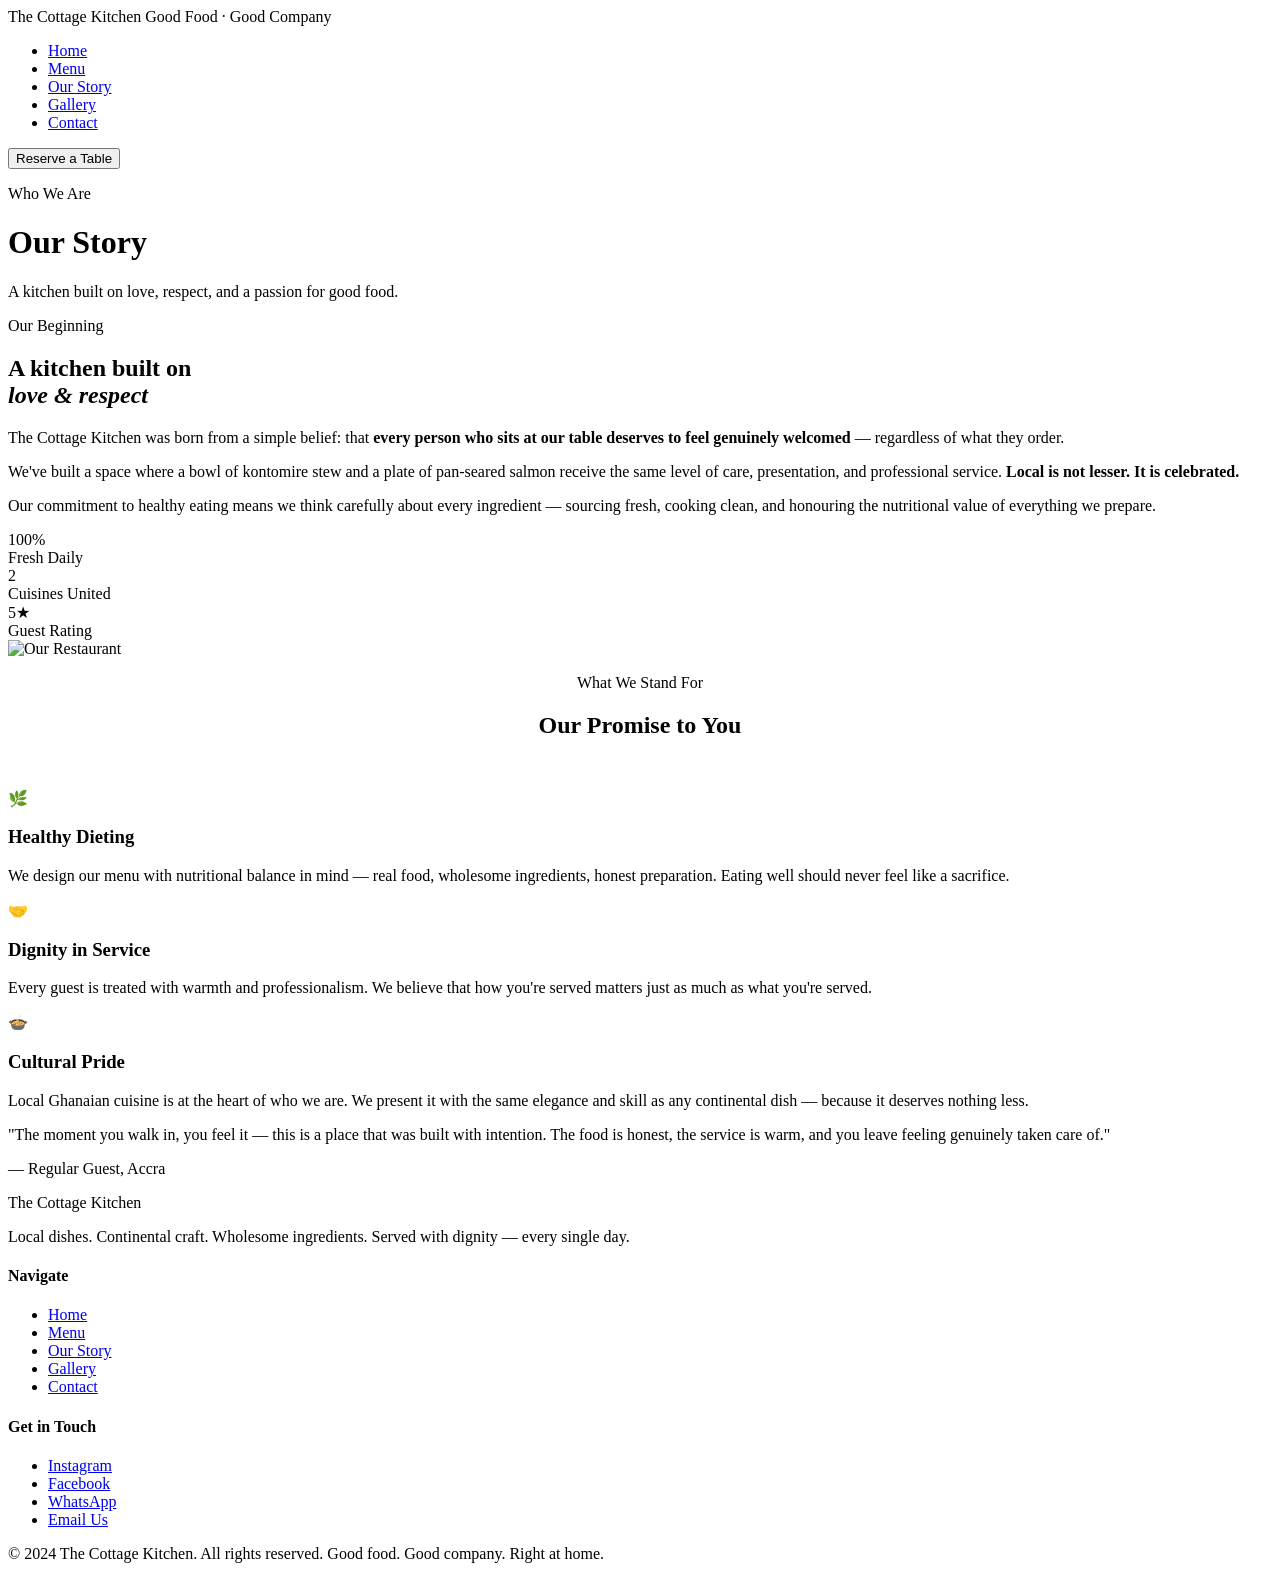
==== about.html @ 2241342d "Add files via upload" ====
<!DOCTYPE html>
<html lang="en">
<head>
  <meta charset="UTF-8">
  <meta name="viewport" content="width=device-width, initial-scale=1.0">
  <title>Our Story — The Cottage Kitchen</title>
  <link rel="preconnect" href="https://fonts.googleapis.com">
  <link rel="preconnect" href="https://fonts.gstatic.com" crossorigin>
  <link href="https://fonts.googleapis.com/css2?family=Lora:ital,wght@0,400;0,600;0,700;1,400&family=DM+Sans:wght@300;400;500&display=swap" rel="stylesheet">
  <link rel="stylesheet" href="css/style.css">
</head>
<body>

  <!-- NAVBAR -->
  <nav id="navbar">
    <div class="nav-logo" onclick="window.location.href='index.html'">
      <span class="logo-main">The Cottage Kitchen</span>
      <span class="logo-sub">Good Food · Good Company</span>
    </div>
    <ul class="nav-links">
      <li><a href="index.html">Home</a></li>
      <li><a href="menu.html">Menu</a></li>
      <li><a href="about.html" class="active">Our Story</a></li>
      <li><a href="gallery.html">Gallery</a></li>
      <li><a href="contact.html">Contact</a></li>
    </ul>
    <button class="nav-cta" onclick="window.location.href='contact.html'">Reserve a Table</button>
  </nav>

  <!-- PAGE HERO -->
  <div class="page-hero">
    <p class="section-label">Who We Are</p>
    <h1 class="page-hero-title">Our Story</h1>
    <p class="page-hero-sub">A kitchen built on love, respect, and a passion for good food.</p>
  </div>

  <!-- ABOUT INTRO -->
  <section class="about-intro">

    <!-- Left: Text -->
    <div class="about-text-col">
      <p class="section-label">Our Beginning</p>
      <h2 class="section-title">A kitchen built on<br><em style="font-style:italic;color:var(--terra)">love & respect</em></h2>
      <p class="about-para">The Cottage Kitchen was born from a simple belief: that <strong>every person who sits at our table deserves to feel genuinely welcomed</strong> — regardless of what they order.</p>
      <p class="about-para">We've built a space where a bowl of kontomire stew and a plate of pan-seared salmon receive the same level of care, presentation, and professional service. <strong>Local is not lesser. It is celebrated.</strong></p>
      <p class="about-para">Our commitment to healthy eating means we think carefully about every ingredient — sourcing fresh, cooking clean, and honouring the nutritional value of everything we prepare.</p>

      <!-- Stats -->
      <div class="stats-row">
        <div class="stat">
          <div class="stat-num">100%</div>
          <div class="stat-lbl">Fresh Daily</div>
        </div>
        <div class="stat">
          <div class="stat-num">2</div>
          <div class="stat-lbl">Cuisines United</div>
        </div>
        <div class="stat">
          <div class="stat-num">5★</div>
          <div class="stat-lbl">Guest Rating</div>
        </div>
      </div>
    </div>

    <!-- Right: Image -->
    <div class="about-img-col">
      <img src="https://images.unsplash.com/photo-1466978913421-dad2ebd01d17?w=900&q=80" alt="Our Restaurant">
    </div>

  </section>

  <!-- MISSION SECTION -->
  <section class="mission-section">

    <div style="text-align:center;margin-bottom:50px">
      <p class="section-label" style="justify-content:center">What We Stand For</p>
      <h2 class="section-title">Our Promise to You</h2>
    </div>

    <div class="mission-grid">

      <div class="mission-card">
        <span class="mission-icon">🌿</span>
        <h3>Healthy Dieting</h3>
        <p>We design our menu with nutritional balance in mind — real food, wholesome ingredients, honest preparation. Eating well should never feel like a sacrifice.</p>
      </div>

      <div class="mission-card">
        <span class="mission-icon">🤝</span>
        <h3>Dignity in Service</h3>
        <p>Every guest is treated with warmth and professionalism. We believe that how you're served matters just as much as what you're served.</p>
      </div>

      <div class="mission-card">
        <span class="mission-icon">🍲</span>
        <h3>Cultural Pride</h3>
        <p>Local Ghanaian cuisine is at the heart of who we are. We present it with the same elegance and skill as any continental dish — because it deserves nothing less.</p>
      </div>

    </div>

  </section>

  <!-- TESTIMONIAL -->
  <section class="testimonial-section">
    <p class="testimonial-text">
      "The moment you walk in, you feel it — this is a place that was built 
      with intention. The food is honest, the service is warm, and you leave 
      feeling genuinely taken care of."
    </p>
    <p class="testimonial-attr">— Regular Guest, Accra</p>
  </section>

  <!-- FOOTER -->
  <footer>
    <div class="footer-top">
      <div class="footer-brand">
        <div class="footer-brand-name">The Cottage Kitchen</div>
        <p class="footer-desc">Local dishes. Continental craft. Wholesome ingredients. Served with dignity — every single day.</p>
      </div>
      <div class="footer-col">
        <h4>Navigate</h4>
        <ul>
          <li><a href="index.html">Home</a></li>
          <li><a href="menu.html">Menu</a></li>
          <li><a href="about.html">Our Story</a></li>
          <li><a href="gallery.html">Gallery</a></li>
          <li><a href="contact.html">Contact</a></li>
        </ul>
      </div>
      <div class="footer-col">
        <h4>Get in Touch</h4>
        <ul>
          <li><a href="#">Instagram</a></li>
          <li><a href="#">Facebook</a></li>
          <li><a href="#">WhatsApp</a></li>
          <li><a href="#">Email Us</a></li>
        </ul>
      </div>
    </div>
    <div class="footer-bottom">
      <span>© 2024 The Cottage Kitchen. All rights reserved.</span>
      <span>Good food. Good company. Right at home.</span>
    </div>
  </footer>

</body>
</html>
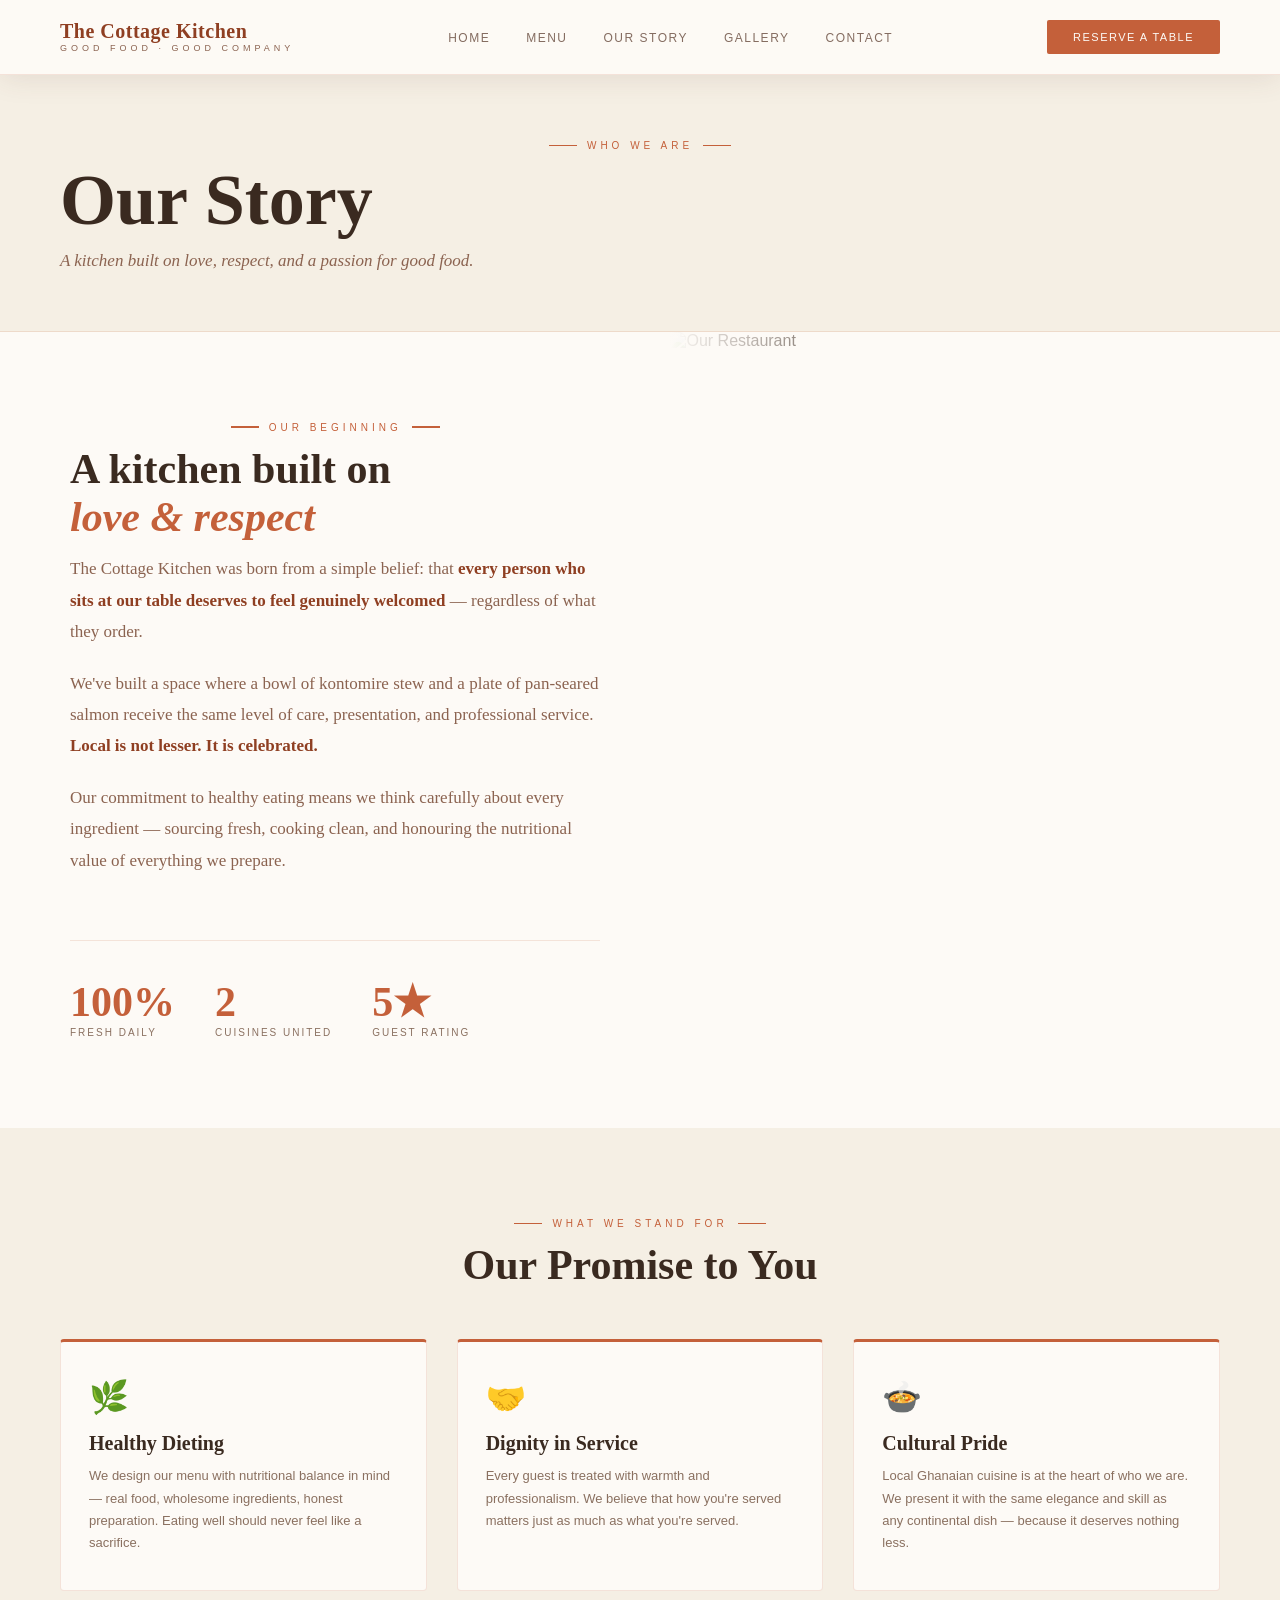
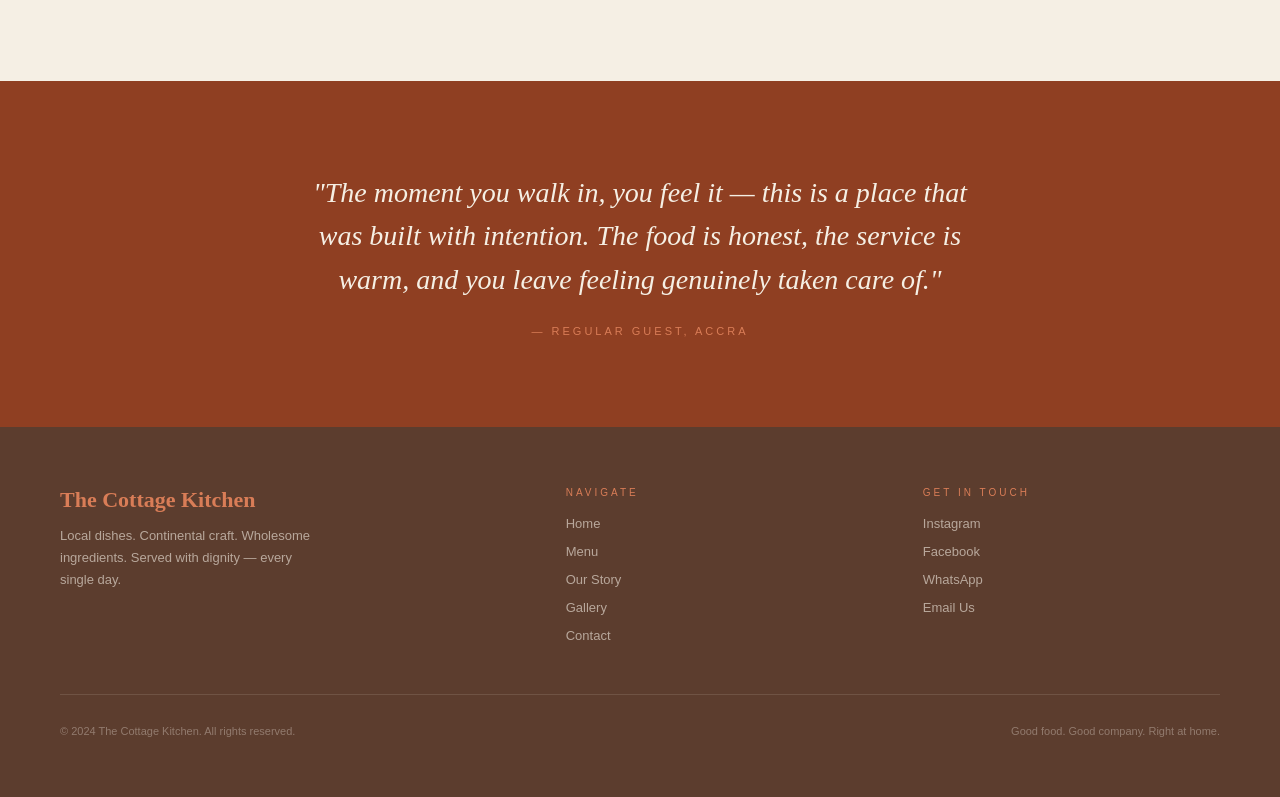
==== commit 60c27bb0: "Add files via upload" ====
--- a/about.html
+++ b/about.html
@@ -25,6 +25,13 @@
       <li><a href="contact.html">Contact</a></li>
     </ul>
     <button class="nav-cta" onclick="window.location.href='contact.html'">Reserve a Table</button>
+
+    <!-- Hamburger Menu -->
+    <div class="hamburger" id="hamburger" onclick="toggleMenu()">
+      <span></span>
+      <span></span>
+      <span></span>
+    </div>
   </nav>
 
   <!-- PAGE HERO -->
--- a/css/style.css
+++ b/css/style.css
@@ -0,0 +1,1454 @@
+/* ── VARIABLES & RESET ── */
+:root {
+  --white:       #fdfaf6;
+  --cream:       #f5efe4;
+  --terra:       #c4603a;
+  --terra-light: #d97d57;
+  --terra-pale:  #f2ddd4;
+  --terra-dark:  #8f3f22;
+  --brown:       #5c3d2e;
+  --brown-light: #8b6350;
+  --green:       #5a7a52;
+  --text:        #3a2a20;
+  --text-muted:  #8a7060;
+  --border:      rgba(196,96,58,0.15);
+  --shadow:      rgba(92,61,46,0.12);
+}
+
+* {
+  margin: 0;
+  padding: 0;
+  box-sizing: border-box;
+}
+
+html { scroll-behavior: smooth; }
+
+body {
+  background: var(--white);
+  color: var(--text);
+  font-family: 'DM Sans', sans-serif;
+  font-weight: 300;
+  overflow-x: hidden;
+}
+
+/* ── NAVBAR ── */
+nav {
+  position: fixed;
+  top: 0;
+  left: 0;
+  right: 0;
+  z-index: 1000;
+  padding: 20px 60px;
+  display: flex;
+  align-items: center;
+  justify-content: space-between;
+  background: rgba(253,250,246,0.96);
+  backdrop-filter: blur(12px);
+  box-shadow: 0 2px 30px var(--shadow);
+  border-bottom: 1px solid var(--border);
+}
+
+.nav-logo {
+  display: flex;
+  flex-direction: column;
+  cursor: pointer;
+  line-height: 1;
+  text-decoration: none;
+}
+
+.logo-main {
+  font-family: 'Lora', serif;
+  font-weight: 700;
+  font-size: 20px;
+  color: var(--terra-dark);
+  letter-spacing: 0.5px;
+}
+
+.logo-sub {
+  font-size: 9px;
+  letter-spacing: 4px;
+  text-transform: uppercase;
+  color: var(--brown-light);
+  margin-top: 3px;
+}
+
+.nav-links {
+  display: flex;
+  gap: 36px;
+  list-style: none;
+}
+
+.nav-links a {
+  font-size: 12px;
+  letter-spacing: 1.5px;
+  text-transform: uppercase;
+  color: var(--brown);
+  text-decoration: none;
+  opacity: 0.75;
+  transition: opacity 0.3s, color 0.3s;
+  font-weight: 400;
+}
+
+.nav-links a:hover {
+  opacity: 1;
+  color: var(--terra);
+}
+
+.nav-cta {
+  background: var(--terra);
+  color: var(--white);
+  padding: 11px 26px;
+  font-size: 11px;
+  letter-spacing: 1.5px;
+  text-transform: uppercase;
+  font-weight: 500;
+  border: none;
+  cursor: pointer;
+  border-radius: 2px;
+  transition: background 0.3s;
+  font-family: 'DM Sans', sans-serif;
+}
+
+.nav-cta:hover {
+  background: var(--terra-dark);
+}
+
+/* ── HERO ── */
+.hero {
+  min-height: 100vh;
+  display: grid;
+  grid-template-columns: 1fr 1fr;
+  overflow: hidden;
+}
+
+.hero-left {
+  display: flex;
+  flex-direction: column;
+  justify-content: center;
+  padding: 140px 70px 80px;
+}
+
+.hero-badge {
+  display: inline-flex;
+  align-items: center;
+  gap: 8px;
+  background: var(--terra-pale);
+  color: var(--terra-dark);
+  padding: 8px 16px;
+  border-radius: 100px;
+  font-size: 10px;
+  letter-spacing: 2px;
+  text-transform: uppercase;
+  font-weight: 500;
+  margin-bottom: 28px;
+  width: fit-content;
+}
+
+.hero-badge::before {
+  content: '✦';
+  font-size: 8px;
+  color: var(--terra);
+}
+
+.hero-title {
+  font-family: 'Lora', serif;
+  font-size: 64px;
+  font-weight: 700;
+  line-height: 1.1;
+  color: var(--text);
+  margin-bottom: 24px;
+}
+
+.hero-title em {
+  font-style: italic;
+  color: var(--terra);
+}
+
+.hero-tagline {
+  font-family: 'Lora', serif;
+  font-size: 18px;
+  font-style: italic;
+  color: var(--brown-light);
+  line-height: 1.6;
+  margin-bottom: 44px;
+  max-width: 380px;
+}
+
+.hero-ctas {
+  display: flex;
+  gap: 16px;
+  align-items: center;
+}
+
+.btn-primary {
+  background: var(--terra);
+  color: var(--white);
+  padding: 16px 36px;
+  font-size: 11px;
+  letter-spacing: 1.5px;
+  text-transform: uppercase;
+  font-weight: 500;
+  border: none;
+  cursor: pointer;
+  border-radius: 2px;
+  transition: background 0.3s, transform 0.2s;
+  font-family: 'DM Sans', sans-serif;
+}
+
+.btn-primary:hover {
+  background: var(--terra-dark);
+  transform: translateY(-2px);
+}
+
+.btn-outline {
+  background: transparent;
+  color: var(--terra-dark);
+  padding: 16px 32px;
+  font-size: 11px;
+  letter-spacing: 1.5px;
+  text-transform: uppercase;
+  font-weight: 500;
+  border: 1.5px solid var(--terra);
+  cursor: pointer;
+  border-radius: 2px;
+  transition: background 0.3s;
+  font-family: 'DM Sans', sans-serif;
+}
+
+.btn-outline:hover {
+  background: var(--terra-pale);
+}
+
+.hero-right {
+  position: relative;
+  overflow: hidden;
+}
+
+.hero-right img {
+  width: 100%;
+  height: 100%;
+  object-fit: cover;
+}
+
+.hero-right::before {
+  content: '';
+  position: absolute;
+  inset: 0;
+  background: linear-gradient(to right, var(--white) 0%, transparent 25%);
+  z-index: 1;
+}
+
+/* ── TRUST BAR ── */
+.trust-bar {
+  background: var(--terra);
+  padding: 20px 60px;
+  display: flex;
+  align-items: center;
+  justify-content: space-between;
+  gap: 20px;
+}
+
+.trust-item {
+  display: flex;
+  align-items: center;
+  gap: 10px;
+  color: var(--white);
+}
+
+.trust-icon {
+  font-size: 18px;
+}
+
+.trust-text {
+  font-size: 11px;
+  letter-spacing: 1.5px;
+  text-transform: uppercase;
+  font-weight: 400;
+  opacity: 0.9;
+}
+
+.trust-divider {
+  width: 1px;
+  height: 28px;
+  background: rgba(255,255,255,0.25);
+}
+
+/* ── DISHES SECTION ── */
+.dishes-section {
+  padding: 90px 60px;
+}
+
+.dishes-header {
+  text-align: center;
+  margin-bottom: 50px;
+}
+
+.section-label {
+  font-size: 10px;
+  letter-spacing: 4px;
+  text-transform: uppercase;
+  color: var(--terra);
+  font-weight: 500;
+  margin-bottom: 12px;
+  display: flex;
+  align-items: center;
+  justify-content: center;
+  gap: 10px;
+}
+
+.section-label::before,
+.section-label::after {
+  content: '';
+  display: block;
+  width: 28px;
+  height: 1.5px;
+  background: var(--terra);
+}
+
+.section-title {
+  font-family: 'Lora', serif;
+  font-size: 42px;
+  font-weight: 700;
+  line-height: 1.15;
+  margin-bottom: 12px;
+  color: var(--text);
+}
+
+.section-sub {
+  font-family: 'Lora', serif;
+  font-style: italic;
+  font-size: 17px;
+  color: var(--brown-light);
+  max-width: 520px;
+  margin: 0 auto;
+  line-height: 1.65;
+}
+
+.dishes-grid {
+  display: grid;
+  grid-template-columns: repeat(3, 1fr);
+  gap: 24px;
+}
+
+.dish-card {
+  background: var(--white);
+  border-radius: 4px;
+  overflow: hidden;
+  border: 1px solid var(--border);
+  transition: transform 0.3s, box-shadow 0.3s;
+}
+
+.dish-card:hover {
+  transform: translateY(-6px);
+  box-shadow: 0 16px 48px var(--shadow);
+}
+
+.dish-img-wrap {
+  position: relative;
+  aspect-ratio: 4/3;
+  overflow: hidden;
+}
+
+.dish-img-wrap img {
+  width: 100%;
+  height: 100%;
+  object-fit: cover;
+  transition: transform 0.5s;
+}
+
+.dish-card:hover .dish-img-wrap img {
+  transform: scale(1.06);
+}
+
+.dish-tag {
+  position: absolute;
+  top: 14px;
+  right: 14px;
+  background: var(--terra);
+  color: var(--white);
+  font-size: 9px;
+  letter-spacing: 2px;
+  text-transform: uppercase;
+  padding: 5px 10px;
+  font-weight: 500;
+  border-radius: 2px;
+}
+
+.dish-tag-healthy {
+  background: var(--green);
+}
+
+.dish-tag-continental {
+  background: #5a4a8a;
+}
+
+.dish-body {
+  padding: 22px 24px 26px;
+}
+
+.dish-body h3 {
+  font-family: 'Lora', serif;
+  font-size: 20px;
+  font-weight: 600;
+  margin-bottom: 8px;
+  color: var(--text);
+}
+
+.dish-body p {
+  font-size: 13px;
+  line-height: 1.65;
+  color: var(--text-muted);
+}
+
+.dish-origin {
+  display: inline-flex;
+  align-items: center;
+  gap: 5px;
+  font-size: 10px;
+  letter-spacing: 1.5px;
+  text-transform: uppercase;
+  color: var(--terra);
+  font-weight: 500;
+  margin-top: 12px;
+}
+
+/* ── PHILOSOPHY SECTION ── */
+.philosophy-section {
+  display: grid;
+  grid-template-columns: 1fr 1fr;
+  gap: 80px;
+  align-items: center;
+  padding: 90px 60px;
+  background: var(--cream);
+}
+
+.philosophy-img-wrap {
+  position: relative;
+}
+
+.philosophy-img-wrap img {
+  width: 100%;
+  aspect-ratio: 4/5;
+  object-fit: cover;
+  border-radius: 4px;
+}
+
+.philosophy-badge {
+  position: absolute;
+  bottom: -24px;
+  right: -24px;
+  background: var(--terra);
+  color: var(--white);
+  width: 110px;
+  height: 110px;
+  border-radius: 50%;
+  display: flex;
+  flex-direction: column;
+  align-items: center;
+  justify-content: center;
+  text-align: center;
+  box-shadow: 0 8px 32px rgba(196,96,58,0.35);
+}
+
+.philosophy-badge .num {
+  font-family: 'Lora', serif;
+  font-size: 26px;
+  font-weight: 700;
+  line-height: 1;
+}
+
+.philosophy-badge .lbl {
+  font-size: 9px;
+  letter-spacing: 1.5px;
+  text-transform: uppercase;
+  opacity: 0.85;
+  margin-top: 4px;
+}
+
+.philosophy-text {
+  display: flex;
+  flex-direction: column;
+}
+
+.value-item {
+  display: flex;
+  gap: 16px;
+  align-items: flex-start;
+  padding: 18px 20px;
+  background: var(--white);
+  border-left: 3px solid var(--terra);
+  border-radius: 0 4px 4px 0;
+  margin-bottom: 16px;
+}
+
+.value-icon {
+  font-size: 20px;
+  flex-shrink: 0;
+  margin-top: 2px;
+}
+
+.value-item h4 {
+  font-family: 'Lora', serif;
+  font-size: 15px;
+  font-weight: 600;
+  margin-bottom: 4px;
+  color: var(--text);
+}
+
+.value-item p {
+  font-size: 12px;
+  line-height: 1.6;
+  color: var(--text-muted);
+}
+
+/* ── TESTIMONIAL ── */
+.testimonial-section {
+  background: var(--terra-dark);
+  padding: 90px 60px;
+  text-align: center;
+}
+
+.testimonial-text {
+  font-family: 'Lora', serif;
+  font-size: 28px;
+  font-style: italic;
+  font-weight: 400;
+  color: var(--cream);
+  max-width: 680px;
+  margin: 0 auto 24px;
+  line-height: 1.55;
+}
+
+.testimonial-attr {
+  font-size: 11px;
+  letter-spacing: 3px;
+  text-transform: uppercase;
+  color: var(--terra-light);
+}
+
+/* ── HOURS SECTION ── */
+.hours-section {
+  display: grid;
+  grid-template-columns: 1fr 1fr;
+  background: var(--cream);
+}
+
+.hours-col {
+  padding: 70px 60px;
+}
+
+.hours-col:first-child {
+  border-right: 1px solid var(--border);
+}
+
+.hours-title {
+  font-family: 'Lora', serif;
+  font-size: 26px;
+  font-weight: 700;
+  margin-bottom: 28px;
+  color: var(--text);
+}
+
+.hours-row {
+  display: flex;
+  justify-content: space-between;
+  padding: 13px 0;
+  border-bottom: 1px solid var(--border);
+  font-size: 14px;
+}
+
+.hours-row:last-child {
+  border-bottom: none;
+}
+
+.hours-day {
+  color: var(--text-muted);
+}
+
+.hours-time {
+  font-weight: 500;
+  color: var(--text);
+}
+
+.hours-closed {
+  color: var(--terra);
+  font-weight: 500;
+}
+
+.cta-col {
+  display: flex;
+  flex-direction: column;
+  justify-content: center;
+}
+
+.cta-text {
+  font-family: 'Lora', serif;
+  font-size: 16px;
+  font-style: italic;
+  color: var(--brown-light);
+  line-height: 1.7;
+  margin-bottom: 28px;
+}
+
+/* ── FOOTER ── */
+footer {
+  background: var(--brown);
+  color: var(--cream);
+  padding: 60px;
+}
+
+.footer-top {
+  display: grid;
+  grid-template-columns: 1.5fr 1fr 1fr;
+  gap: 60px;
+  padding-bottom: 40px;
+  border-bottom: 1px solid rgba(245,239,228,0.12);
+  margin-bottom: 30px;
+}
+
+.footer-brand-name {
+  font-family: 'Lora', serif;
+  font-size: 22px;
+  font-weight: 700;
+  color: var(--terra-light);
+  margin-bottom: 12px;
+}
+
+.footer-desc {
+  font-size: 13px;
+  line-height: 1.7;
+  color: rgba(245,239,228,0.6);
+  max-width: 260px;
+}
+
+.footer-col h4 {
+  font-size: 10px;
+  letter-spacing: 3px;
+  text-transform: uppercase;
+  color: var(--terra-light);
+  margin-bottom: 16px;
+  font-weight: 500;
+}
+
+.footer-col ul {
+  list-style: none;
+}
+
+.footer-col ul li {
+  margin-bottom: 10px;
+}
+
+.footer-col ul li a {
+  font-size: 13px;
+  color: rgba(245,239,228,0.6);
+  text-decoration: none;
+  transition: color 0.3s;
+}
+
+.footer-col ul li a:hover {
+  color: var(--terra-light);
+}
+
+.footer-bottom {
+  display: flex;
+  justify-content: space-between;
+  align-items: center;
+  font-size: 11px;
+  color: rgba(245,239,228,0.35);
+}
+
+/* ── PAGE HERO ── */
+.page-hero {
+  padding: 140px 60px 60px;
+  background: var(--cream);
+  border-bottom: 1px solid var(--border);
+}
+
+.page-hero-title {
+  font-family: 'Lora', serif;
+  font-size: 72px;
+  font-weight: 700;
+  line-height: 1.05;
+  color: var(--text);
+  margin: 12px 0;
+}
+
+.page-hero-sub {
+  font-family: 'Lora', serif;
+  font-style: italic;
+  font-size: 17px;
+  color: var(--brown-light);
+  margin-top: 8px;
+}
+
+/* ── MENU TABS ── */
+.menu-tabs {
+  display: flex;
+  padding: 0 60px;
+  border-bottom: 1px solid var(--border);
+  background: var(--white);
+  overflow-x: auto;
+}
+
+.menu-tab {
+  padding: 18px 28px;
+  font-size: 11px;
+  letter-spacing: 2px;
+  text-transform: uppercase;
+  font-weight: 500;
+  color: var(--text-muted);
+  cursor: pointer;
+  border: none;
+  border-bottom: 2.5px solid transparent;
+  background: none;
+  font-family: 'DM Sans', sans-serif;
+  white-space: nowrap;
+  transition: color 0.3s, border-color 0.3s;
+}
+
+.menu-tab.active,
+.menu-tab:hover {
+  color: var(--terra);
+  border-bottom-color: var(--terra);
+}
+
+/* ── MENU PANELS ── */
+.menu-panel {
+  display: none;
+  padding: 60px;
+}
+
+.menu-panel.active {
+  display: block;
+}
+
+.menu-category-title {
+  font-family: 'Lora', serif;
+  font-size: 24px;
+  font-weight: 600;
+  color: var(--text);
+  margin-bottom: 8px;
+  margin-top: 50px;
+}
+
+.menu-category-title:first-child {
+  margin-top: 0;
+}
+
+.menu-category-desc {
+  font-family: 'Lora', serif;
+  font-style: italic;
+  font-size: 14px;
+  color: var(--brown-light);
+  margin-bottom: 24px;
+  padding-bottom: 20px;
+  border-bottom: 1px solid var(--border);
+}
+
+.menu-list {
+  display: flex;
+  flex-direction: column;
+  margin-bottom: 16px;
+}
+
+.menu-item {
+  display: flex;
+  justify-content: space-between;
+  align-items: flex-start;
+  gap: 20px;
+  padding: 20px 0;
+  border-bottom: 1px dashed var(--border);
+}
+
+.menu-item:last-child {
+  border-bottom: none;
+}
+
+.item-left h4 {
+  font-family: 'Lora', serif;
+  font-size: 17px;
+  font-weight: 600;
+  color: var(--text);
+  margin-bottom: 5px;
+}
+
+.item-left p {
+  font-size: 12px;
+  line-height: 1.6;
+  color: var(--text-muted);
+  max-width: 520px;
+}
+
+.item-badges {
+  display: flex;
+  gap: 6px;
+  margin-top: 8px;
+  flex-wrap: wrap;
+}
+
+.badge {
+  font-size: 9px;
+  letter-spacing: 1.5px;
+  text-transform: uppercase;
+  padding: 3px 8px;
+  border-radius: 2px;
+  font-weight: 500;
+}
+
+.badge-local {
+  background: var(--terra-pale);
+  color: var(--terra-dark);
+}
+
+.badge-healthy {
+  background: #e8f0e6;
+  color: var(--green);
+}
+
+.badge-continental {
+  background: #e8e4f5;
+  color: #5a4a8a;
+}
+
+.badge-special {
+  background: var(--cream);
+  color: var(--brown);
+}
+
+/* ── ABOUT PAGE ── */
+.about-intro {
+  display: grid;
+  grid-template-columns: 1.1fr 1fr;
+  gap: 0;
+  min-height: 80vh;
+}
+
+.about-text-col {
+  padding: 90px 70px;
+  display: flex;
+  flex-direction: column;
+  justify-content: center;
+}
+
+.about-para {
+  font-family: 'Lora', serif;
+  font-size: 17px;
+  font-weight: 400;
+  line-height: 1.85;
+  color: var(--brown-light);
+  margin-bottom: 20px;
+}
+
+.about-para strong {
+  color: var(--terra-dark);
+  font-weight: 600;
+}
+
+.about-img-col {
+  position: relative;
+  overflow: hidden;
+}
+
+.about-img-col img {
+  width: 100%;
+  height: 100%;
+  object-fit: cover;
+}
+
+.about-img-col::before {
+  content: '';
+  position: absolute;
+  inset: 0;
+  background: linear-gradient(to left, transparent 60%, var(--white));
+  z-index: 1;
+}
+
+/* STATS */
+.stats-row {
+  display: flex;
+  gap: 40px;
+  margin-top: 44px;
+  padding-top: 40px;
+  border-top: 1px solid var(--border);
+}
+
+.stat-num {
+  font-family: 'Lora', serif;
+  font-size: 42px;
+  font-weight: 700;
+  color: var(--terra);
+  line-height: 1;
+  margin-bottom: 4px;
+}
+
+.stat-lbl {
+  font-size: 10px;
+  letter-spacing: 2px;
+  text-transform: uppercase;
+  color: var(--text-muted);
+}
+
+/* MISSION */
+.mission-section {
+  background: var(--cream);
+  padding: 90px 60px;
+}
+
+.mission-grid {
+  display: grid;
+  grid-template-columns: repeat(3, 1fr);
+  gap: 30px;
+}
+
+.mission-card {
+  background: var(--white);
+  padding: 36px 28px;
+  border-radius: 4px;
+  border: 1px solid var(--border);
+  border-top: 3px solid var(--terra);
+  transition: transform 0.3s, box-shadow 0.3s;
+}
+
+.mission-card:hover {
+  transform: translateY(-4px);
+  box-shadow: 0 12px 36px var(--shadow);
+}
+
+.mission-icon {
+  font-size: 32px;
+  margin-bottom: 16px;
+  display: block;
+}
+
+.mission-card h3 {
+  font-family: 'Lora', serif;
+  font-size: 20px;
+  font-weight: 600;
+  margin-bottom: 10px;
+  color: var(--text);
+}
+
+.mission-card p {
+  font-size: 13px;
+  line-height: 1.7;
+  color: var(--text-muted);
+}
+
+/* ── MENU THUMBNAILS ── */
+.menu-thumb {
+  width: 90px;
+  height: 90px;
+  object-fit: cover;
+  border-radius: 4px;
+  flex-shrink: 0;
+  border: 1px solid var(--border);
+}
+
+.menu-item {
+  display: flex;
+  align-items: center;
+  gap: 20px;
+}
+
+/* ── GALLERY ── */
+.gallery-grid {
+  display: grid;
+  grid-template-columns: repeat(3, 1fr);
+  grid-auto-rows: 280px;
+  gap: 4px;
+}
+
+.gallery-item {
+  overflow: hidden;
+  position: relative;
+  cursor: pointer;
+}
+
+.gallery-item.tall {
+  grid-row: span 2;
+}
+
+.gallery-item.wide {
+  grid-column: span 2;
+}
+
+.gallery-item img {
+  width: 100%;
+  height: 100%;
+  object-fit: cover;
+  transition: transform 0.5s ease;
+  filter: brightness(0.88);
+}
+
+.gallery-item:hover img {
+  transform: scale(1.07);
+  filter: brightness(0.65);
+}
+
+.gallery-overlay {
+  position: absolute;
+  inset: 0;
+  display: flex;
+  align-items: center;
+  justify-content: center;
+  transition: background 0.4s;
+}
+
+.gallery-item:hover .gallery-overlay {
+  background: rgba(143,63,34,0.3);
+}
+
+.gallery-overlay span {
+  color: var(--white);
+  font-family: 'Lora', serif;
+  font-size: 18px;
+  font-style: italic;
+  opacity: 0;
+  transform: translateY(8px);
+  transition: opacity 0.3s, transform 0.3s;
+}
+
+.gallery-item:hover .gallery-overlay span {
+  opacity: 1;
+  transform: translateY(0);
+}
+
+/* ── CONTACT PAGE ── */
+.contact-grid {
+  display: grid;
+  grid-template-columns: 1.1fr 1fr;
+  min-height: 80vh;
+}
+
+.contact-form-col {
+  padding: 80px 70px;
+  border-right: 1px solid var(--border);
+}
+
+.contact-col-title {
+  font-family: 'Lora', serif;
+  font-size: 32px;
+  font-weight: 700;
+  margin-bottom: 8px;
+  color: var(--text);
+}
+
+.contact-intro {
+  font-family: 'Lora', serif;
+  font-style: italic;
+  font-size: 15px;
+  color: var(--brown-light);
+  margin-bottom: 36px;
+}
+
+.form-group {
+  margin-bottom: 18px;
+}
+
+.form-group label {
+  display: block;
+  font-size: 10px;
+  letter-spacing: 2px;
+  text-transform: uppercase;
+  color: var(--text-muted);
+  margin-bottom: 8px;
+  font-weight: 500;
+}
+
+.form-group input,
+.form-group select,
+.form-group textarea {
+  width: 100%;
+  background: var(--cream);
+  border: 1.5px solid var(--border);
+  color: var(--text);
+  padding: 13px 16px;
+  font-family: 'DM Sans', sans-serif;
+  font-size: 14px;
+  font-weight: 300;
+  outline: none;
+  border-radius: 3px;
+  transition: border-color 0.3s, background 0.3s;
+  appearance: none;
+}
+
+.form-group input:focus,
+.form-group select:focus,
+.form-group textarea:focus {
+  border-color: var(--terra);
+  background: var(--white);
+}
+
+.form-group select option {
+  background: var(--white);
+}
+
+.form-group textarea {
+  height: 110px;
+  resize: none;
+}
+
+.form-row {
+  display: grid;
+  grid-template-columns: 1fr 1fr;
+  gap: 16px;
+}
+
+.form-divider {
+  display: flex;
+  align-items: center;
+  gap: 16px;
+  margin: 20px 0;
+  color: var(--text-muted);
+  font-size: 11px;
+  letter-spacing: 2px;
+  text-transform: uppercase;
+}
+
+.form-divider::before,
+.form-divider::after {
+  content: '';
+  flex: 1;
+  height: 1px;
+  background: var(--border);
+}
+
+.whatsapp-btn {
+  display: flex;
+  align-items: center;
+  justify-content: center;
+  gap: 12px;
+  background: #25D366;
+  color: var(--white);
+  padding: 14px 28px;
+  border-radius: 3px;
+  font-size: 13px;
+  font-weight: 500;
+  cursor: pointer;
+  border: none;
+  font-family: 'DM Sans', sans-serif;
+  transition: background 0.3s, transform 0.2s;
+  text-decoration: none;
+  width: 100%;
+}
+
+.whatsapp-btn:hover {
+  background: #1ebe5c;
+  transform: translateY(-1px);
+}
+
+/* SUCCESS STATE */
+.form-success {
+  display: none;
+  text-align: center;
+  padding: 60px 20px;
+}
+
+.form-success.show {
+  display: block;
+}
+
+.success-icon {
+  font-size: 48px;
+  color: var(--terra);
+  margin-bottom: 16px;
+}
+
+.form-success h3 {
+  font-family: 'Lora', serif;
+  font-size: 26px;
+  color: var(--terra-dark);
+  margin-bottom: 10px;
+}
+
+.form-success p {
+  color: var(--text-muted);
+  font-size: 14px;
+  line-height: 1.6;
+}
+
+/* CONTACT INFO */
+.contact-info-col {
+  padding: 80px 60px;
+  background: var(--cream);
+}
+
+.info-card {
+  display: flex;
+  gap: 18px;
+  align-items: flex-start;
+  padding: 20px;
+  background: var(--white);
+  border-radius: 4px;
+  border: 1px solid var(--border);
+  margin-bottom: 14px;
+  transition: box-shadow 0.3s;
+}
+
+.info-card:hover {
+  box-shadow: 0 6px 20px var(--shadow);
+}
+
+.info-card-icon {
+  font-size: 22px;
+  flex-shrink: 0;
+}
+
+.info-card h4 {
+  font-size: 10px;
+  letter-spacing: 2px;
+  text-transform: uppercase;
+  color: var(--terra);
+  font-weight: 500;
+  margin-bottom: 6px;
+}
+
+.info-card p {
+  font-family: 'Lora', serif;
+  font-size: 15px;
+  line-height: 1.65;
+  color: var(--brown-light);
+}
+
+.social-link {
+  color: var(--terra);
+  text-decoration: none;
+  font-weight: 500;
+  transition: color 0.3s;
+}
+
+.social-link:hover {
+  color: var(--terra-dark);
+}
+
+/* ── MOBILE RESPONSIVE ── */
+@media (max-width: 768px) {
+
+  /* Navbar */
+  nav {
+    padding: 16px 24px;
+  }
+
+  .nav-links {
+    display: none;
+  }
+
+  .nav-cta {
+    display: none;
+  }
+
+  .hamburger {
+    display: flex;
+  }
+
+  /* Hero */
+  .hero {
+    grid-template-columns: 1fr;
+    min-height: auto;
+  }
+
+  .hero-left {
+    padding: 110px 24px 50px;
+  }
+
+  .hero-right {
+    height: 280px;
+    min-height: auto;
+  }
+
+  .hero-title {
+    font-size: 38px;
+  }
+
+  .hero-ctas {
+    flex-direction: column;
+  }
+
+  .btn-primary, .btn-outline {
+    width: 100%;
+    text-align: center;
+  }
+
+  /* Trust Bar */
+  .trust-bar {
+    flex-wrap: wrap;
+    padding: 20px 24px;
+    gap: 14px;
+    justify-content: center;
+  }
+
+  .trust-divider {
+    display: none;
+  }
+
+  /* Dishes */
+  .dishes-section {
+    padding: 60px 24px;
+  }
+
+  .dishes-grid {
+    grid-template-columns: 1fr;
+  }
+
+  /* Philosophy */
+  .philosophy-section {
+    grid-template-columns: 1fr;
+    padding: 60px 24px;
+    gap: 40px;
+  }
+
+  .philosophy-badge {
+    right: 10px;
+    bottom: -16px;
+    width: 90px;
+    height: 90px;
+  }
+
+  .philosophy-badge .num {
+    font-size: 20px;
+  }
+
+  /* Testimonial */
+  .testimonial-section {
+    padding: 60px 24px;
+  }
+
+  .testimonial-text {
+    font-size: 18px;
+  }
+
+  /* Hours */
+  .hours-section {
+    grid-template-columns: 1fr;
+  }
+
+  .hours-col {
+    padding: 50px 24px;
+  }
+
+  .hours-col:first-child {
+    border-right: none;
+    border-bottom: 1px solid var(--border);
+  }
+
+  /* Footer */
+  footer {
+    padding: 50px 24px 30px;
+  }
+
+  .footer-top {
+    grid-template-columns: 1fr;
+    gap: 30px;
+  }
+
+  .footer-bottom {
+    flex-direction: column;
+    gap: 8px;
+    text-align: center;
+  }
+
+  /* Menu Page */
+  .menu-tabs {
+    padding: 0 24px;
+  }
+
+  .menu-panel {
+    padding: 40px 24px;
+  }
+
+  .page-hero {
+    padding: 110px 24px 40px;
+  }
+
+  .page-hero-title {
+    font-size: 42px;
+  }
+
+  /* About Page */
+  .about-intro {
+    grid-template-columns: 1fr;
+  }
+
+  .about-text-col {
+    padding: 110px 24px 60px;
+  }
+
+  .about-img-col {
+    height: 280px;
+  }
+
+  .stats-row {
+    flex-wrap: wrap;
+    gap: 24px;
+  }
+
+  .mission-grid {
+    grid-template-columns: 1fr;
+  }
+
+  .mission-section {
+    padding: 60px 24px;
+  }
+
+  /* Gallery */
+  .gallery-grid {
+    grid-template-columns: 1fr 1fr;
+    grid-auto-rows: 160px;
+  }
+
+  .gallery-item.wide {
+    grid-column: span 1;
+  }
+
+  /* Contact */
+  .contact-grid {
+    grid-template-columns: 1fr;
+  }
+
+  .contact-form-col {
+    padding: 80px 24px 50px;
+    border-right: none;
+    border-bottom: 1px solid var(--border);
+  }
+
+  .contact-info-col {
+    padding: 50px 24px;
+  }
+
+  .form-row {
+    grid-template-columns: 1fr;
+  }
+}
+
+/* ── HAMBURGER ── */
+.hamburger {
+  display: none;
+  flex-direction: column;
+  gap: 5px;
+  cursor: pointer;
+  padding: 4px;
+}
+
+.hamburger span {
+  display: block;
+  width: 24px;
+  height: 2px;
+  background: var(--terra-dark);
+  transition: all 0.3s;
+}
+
+/* Mobile Menu Open */
+.nav-links.open {
+  display: flex;
+  flex-direction: column;
+  position: fixed;
+  top: 70px;
+  left: 0;
+  right: 0;
+  background: var(--white);
+  padding: 24px;
+  box-shadow: 0 8px 30px var(--shadow);
+  z-index: 999;
+  gap: 20px;
+  border-bottom: 1px solid var(--border);
+}
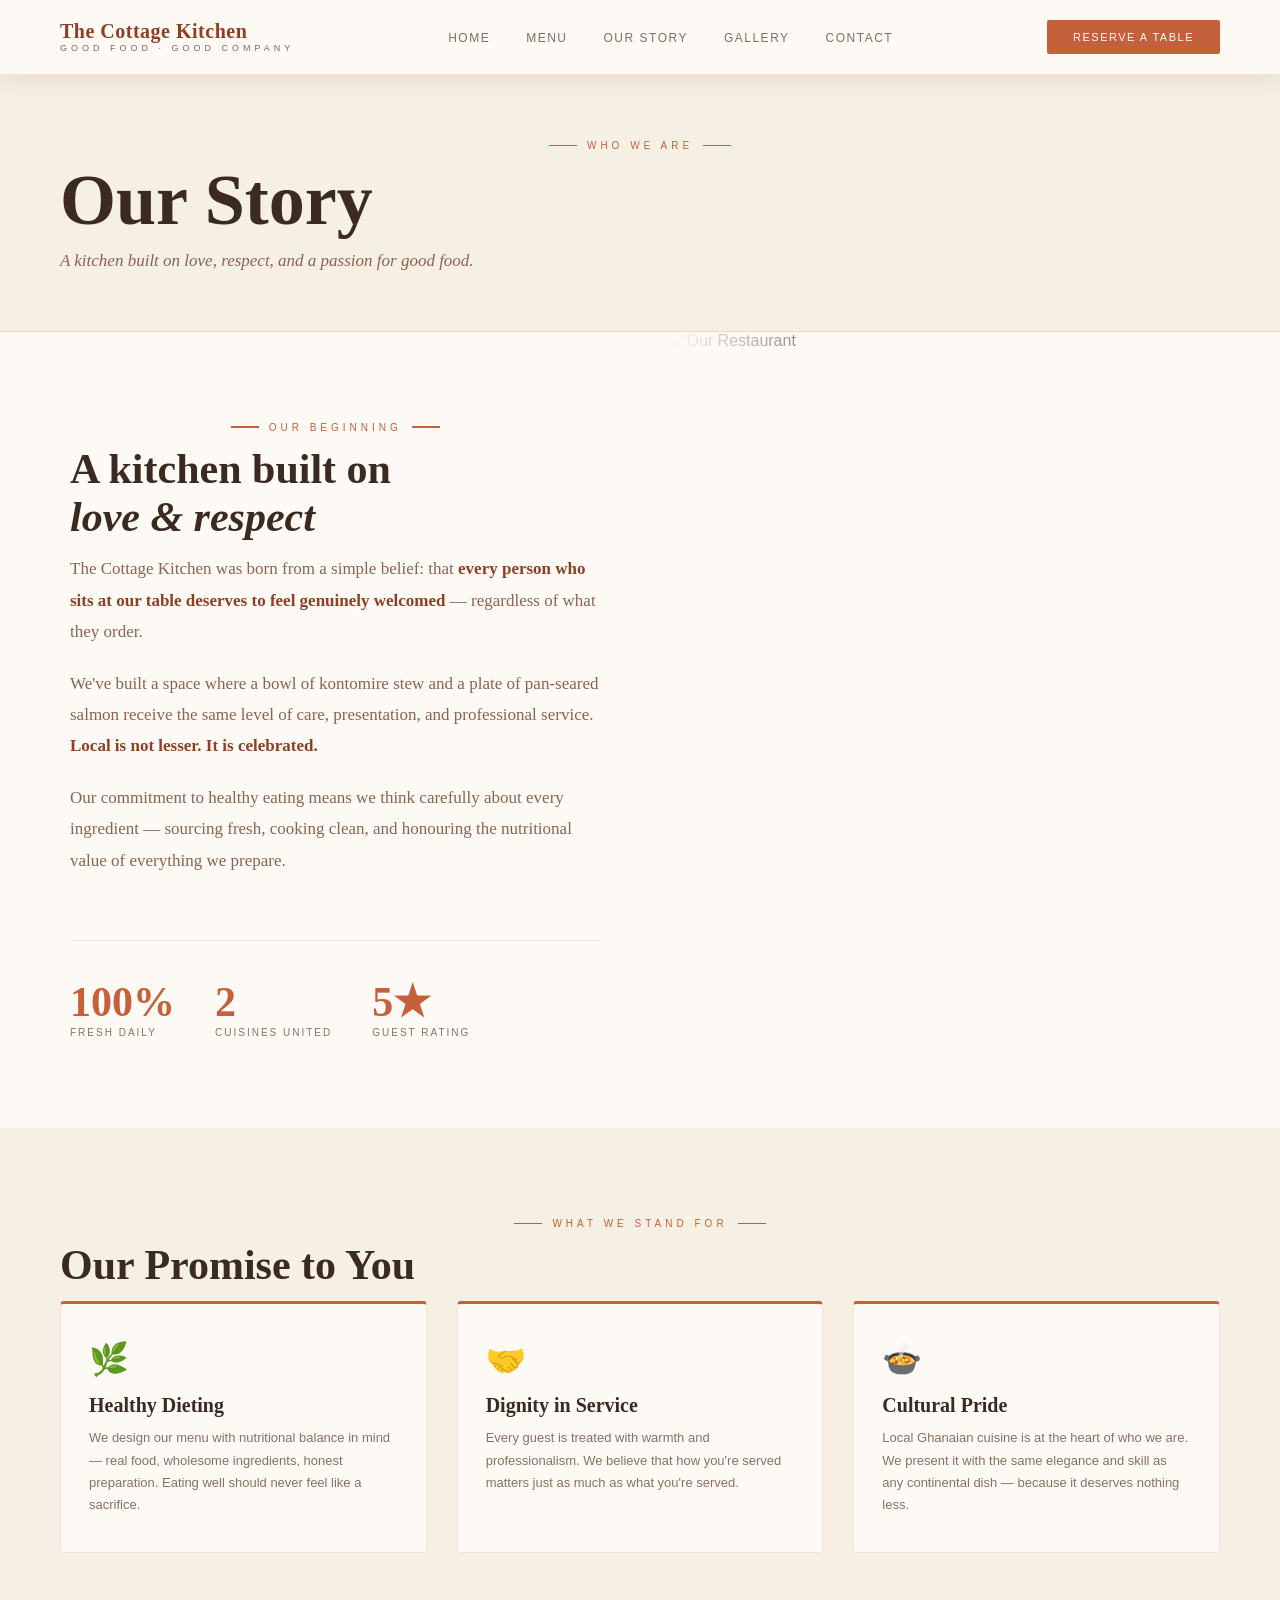
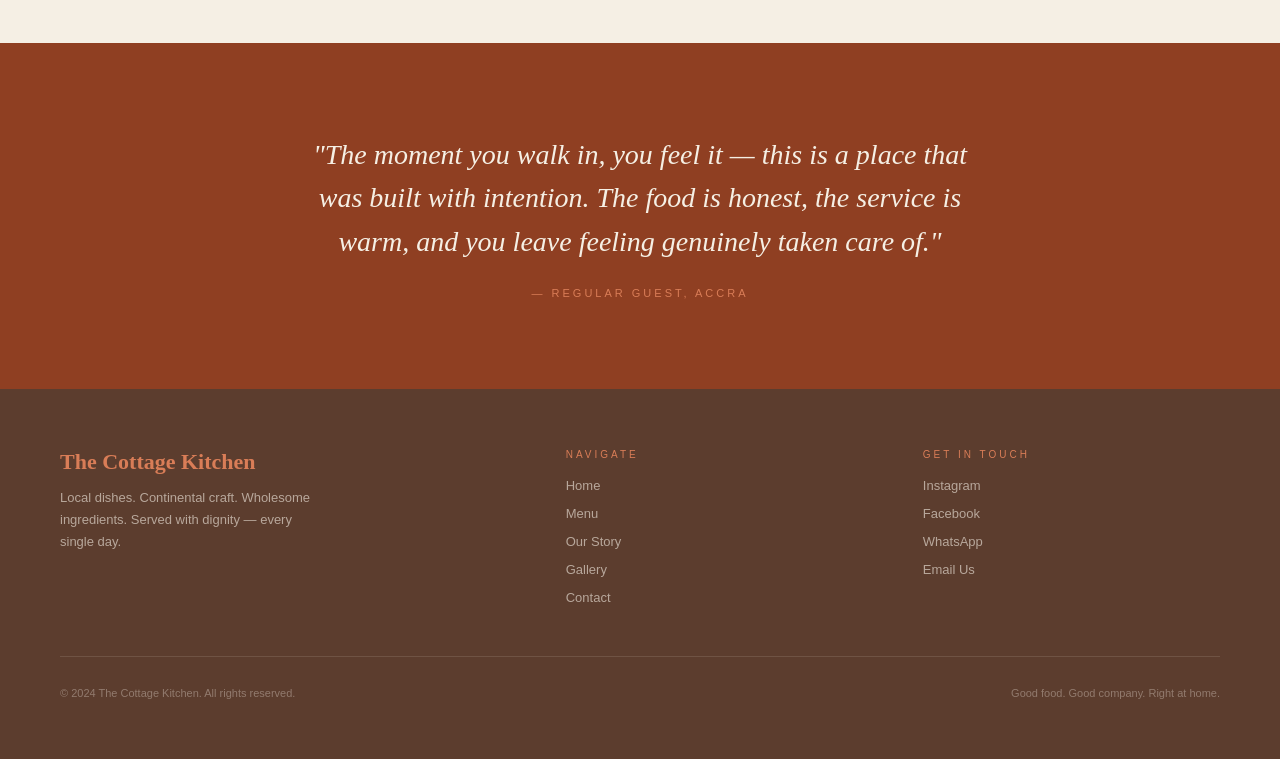
==== commit 46ec7f59: "Add files via upload" ====
--- a/about.html
+++ b/about.html
@@ -32,6 +32,7 @@
       <span></span>
       <span></span>
     </div>
+
   </nav>
 
   <!-- PAGE HERO -->
@@ -47,7 +48,7 @@
     <!-- Left: Text -->
     <div class="about-text-col">
       <p class="section-label">Our Beginning</p>
-      <h2 class="section-title">A kitchen built on<br><em style="font-style:italic;color:var(--terra)">love & respect</em></h2>
+      <h2 class="section-title">A kitchen built on<br><em class="title-accent">love & respect</em></h2>
       <p class="about-para">The Cottage Kitchen was born from a simple belief: that <strong>every person who sits at our table deserves to feel genuinely welcomed</strong> — regardless of what they order.</p>
       <p class="about-para">We've built a space where a bowl of kontomire stew and a plate of pan-seared salmon receive the same level of care, presentation, and professional service. <strong>Local is not lesser. It is celebrated.</strong></p>
       <p class="about-para">Our commitment to healthy eating means we think carefully about every ingredient — sourcing fresh, cooking clean, and honouring the nutritional value of everything we prepare.</p>
@@ -79,10 +80,10 @@
   <!-- MISSION SECTION -->
   <section class="mission-section">
 
-    <div style="text-align:center;margin-bottom:50px">
-      <p class="section-label" style="justify-content:center">What We Stand For</p>
-      <h2 class="section-title">Our Promise to You</h2>
-    </div>
+    <div class="mission-header">
+  <p class="section-label section-label--center">What We Stand For</p>
+  <h2 class="section-title">Our Promise to You</h2>
+</div>
 
     <div class="mission-grid">
 
@@ -151,5 +152,7 @@
     </div>
   </footer>
 
+<script src="js/main.js"></script>
+
 </body>
 </html>
--- a/css/style.css
+++ b/css/style.css
@@ -43,7 +43,7 @@
   align-items: center;
   justify-content: space-between;
   background: rgba(253,250,246,0.96);
-  backdrop-filter: blur(12px);
+  webkit-backdrop-filter: blur(12px);
   box-shadow: 0 2px 30px var(--shadow);
   border-bottom: 1px solid var(--border);
 }
@@ -1221,206 +1221,7 @@
   color: var(--terra-dark);
 }
 
-/* ── MOBILE RESPONSIVE ── */
-@media (max-width: 768px) {
-
-  /* Navbar */
-  nav {
-    padding: 16px 24px;
-  }
-
-  .nav-links {
-    display: none;
-  }
-
-  .nav-cta {
-    display: none;
-  }
-
-  .hamburger {
-    display: flex;
-  }
-
-  /* Hero */
-  .hero {
-    grid-template-columns: 1fr;
-    min-height: auto;
-  }
-
-  .hero-left {
-    padding: 110px 24px 50px;
-  }
-
-  .hero-right {
-    height: 280px;
-    min-height: auto;
-  }
-
-  .hero-title {
-    font-size: 38px;
-  }
-
-  .hero-ctas {
-    flex-direction: column;
-  }
-
-  .btn-primary, .btn-outline {
-    width: 100%;
-    text-align: center;
-  }
-
-  /* Trust Bar */
-  .trust-bar {
-    flex-wrap: wrap;
-    padding: 20px 24px;
-    gap: 14px;
-    justify-content: center;
-  }
-
-  .trust-divider {
-    display: none;
-  }
-
-  /* Dishes */
-  .dishes-section {
-    padding: 60px 24px;
-  }
-
-  .dishes-grid {
-    grid-template-columns: 1fr;
-  }
-
-  /* Philosophy */
-  .philosophy-section {
-    grid-template-columns: 1fr;
-    padding: 60px 24px;
-    gap: 40px;
-  }
-
-  .philosophy-badge {
-    right: 10px;
-    bottom: -16px;
-    width: 90px;
-    height: 90px;
-  }
-
-  .philosophy-badge .num {
-    font-size: 20px;
-  }
-
-  /* Testimonial */
-  .testimonial-section {
-    padding: 60px 24px;
-  }
-
-  .testimonial-text {
-    font-size: 18px;
-  }
-
-  /* Hours */
-  .hours-section {
-    grid-template-columns: 1fr;
-  }
-
-  .hours-col {
-    padding: 50px 24px;
-  }
-
-  .hours-col:first-child {
-    border-right: none;
-    border-bottom: 1px solid var(--border);
-  }
-
-  /* Footer */
-  footer {
-    padding: 50px 24px 30px;
-  }
-
-  .footer-top {
-    grid-template-columns: 1fr;
-    gap: 30px;
-  }
-
-  .footer-bottom {
-    flex-direction: column;
-    gap: 8px;
-    text-align: center;
-  }
-
-  /* Menu Page */
-  .menu-tabs {
-    padding: 0 24px;
-  }
-
-  .menu-panel {
-    padding: 40px 24px;
-  }
-
-  .page-hero {
-    padding: 110px 24px 40px;
-  }
-
-  .page-hero-title {
-    font-size: 42px;
-  }
-
-  /* About Page */
-  .about-intro {
-    grid-template-columns: 1fr;
-  }
-
-  .about-text-col {
-    padding: 110px 24px 60px;
-  }
-
-  .about-img-col {
-    height: 280px;
-  }
-
-  .stats-row {
-    flex-wrap: wrap;
-    gap: 24px;
-  }
-
-  .mission-grid {
-    grid-template-columns: 1fr;
-  }
-
-  .mission-section {
-    padding: 60px 24px;
-  }
-
-  /* Gallery */
-  .gallery-grid {
-    grid-template-columns: 1fr 1fr;
-    grid-auto-rows: 160px;
-  }
-
-  .gallery-item.wide {
-    grid-column: span 1;
-  }
-
-  /* Contact */
-  .contact-grid {
-    grid-template-columns: 1fr;
-  }
-
-  .contact-form-col {
-    padding: 80px 24px 50px;
-    border-right: none;
-    border-bottom: 1px solid var(--border);
-  }
-
-  .contact-info-col {
-    padding: 50px 24px;
-  }
-
-  .form-row {
-    grid-template-columns: 1fr;
-  }
-}
-
-/* ── HAMBURGER ── */
+/* ── HAMBURGER (base — hidden on desktop) ── */
 .hamburger {
   display: none;
   flex-direction: column;
@@ -1437,7 +1238,18 @@
   transition: all 0.3s;
 }
 
-/* Mobile Menu Open */
+/* Animated X when menu is open */
+.hamburger.active span:nth-child(1) {
+  transform: translateY(7px) rotate(45deg);
+}
+.hamburger.active span:nth-child(2) {
+  opacity: 0;
+}
+.hamburger.active span:nth-child(3) {
+  transform: translateY(-7px) rotate(-45deg);
+}
+
+/* Mobile Menu Open State */
 .nav-links.open {
   display: flex;
   flex-direction: column;
@@ -1451,4 +1263,99 @@
   z-index: 999;
   gap: 20px;
   border-bottom: 1px solid var(--border);
+}
+
+/* ── MOBILE RESPONSIVE ── */
+@media (max-width: 768px) {
+
+  nav { padding: 16px 24px; }
+
+  .nav-links { display: none; }
+  .nav-cta { display: none; }
+
+  .hamburger { display: flex; } /* ✅ Now AFTER the base styles */
+
+  .hero { grid-template-columns: 1fr; min-height: unset; }
+  .hero-left { padding: 110px 24px 50px; }
+  .hero-right { height: 280px; min-height: unset; }
+  .hero-title { font-size: 38px; }
+  .hero-ctas { flex-direction: column; }
+  .btn-primary, .btn-outline { width: 100%; text-align: center; }
+
+  .trust-bar { flex-wrap: wrap; padding: 20px 24px; gap: 14px; justify-content: center; }
+  .trust-divider { display: none; }
+
+  .dishes-section { padding: 60px 24px; }
+  .dishes-grid { grid-template-columns: 1fr; }
+
+  .philosophy-section { grid-template-columns: 1fr; padding: 60px 24px; gap: 40px; }
+  .philosophy-badge { right: 10px; bottom: -16px; width: 90px; height: 90px; }
+  .philosophy-badge .num { font-size: 20px; }
+
+  .testimonial-section { padding: 60px 24px; }
+  .testimonial-text { font-size: 18px; }
+
+  .hours-section { grid-template-columns: 1fr; }
+  .hours-col { padding: 50px 24px; }
+  .hours-col:first-child { border-right: none; border-bottom: 1px solid var(--border); }
+
+  footer { padding: 50px 24px 30px; }
+  .footer-top { grid-template-columns: 1fr; gap: 30px; }
+  .footer-bottom { flex-direction: column; gap: 8px; text-align: center; }
+
+  .menu-tabs { padding: 0 24px; }
+  .menu-panel { padding: 40px 24px; }
+  .page-hero { padding: 110px 24px 40px; }
+  .page-hero-title { font-size: 42px; }
+
+  .about-intro { grid-template-columns: 1fr; }
+  .about-text-col { padding: 110px 24px 60px; }
+  .about-img-col { height: 280px; }
+  .stats-row { flex-wrap: wrap; gap: 24px; }
+  .mission-grid { grid-template-columns: 1fr; }
+  .mission-section { padding: 60px 24px; }
+
+  .gallery-grid { grid-template-columns: 1fr 1fr; grid-auto-rows: 160px; }
+  .gallery-item.wide { grid-column: span 1; }
+
+  .contact-grid { grid-template-columns: 1fr; }
+  .contact-form-col { padding: 80px 24px 50px; border-right: none; border-bottom: 1px solid var(--border); }
+  .contact-info-col { padding: 50px 24px; }
+  .form-row { grid-template-columns: 1fr; }
+}
+
+/* ── UTILITY MODIFIERS ── */
+
+.section-title--left {
+  text-align: left;
+}
+
+.section-sub--philosophy {
+  margin: 0 0 36px;
+}
+
+.dish-origin--green {
+  color: var(--green);
+}
+
+.dish-origin--purple {
+  color: #5a4a8a;
+}
+
+.section-label--left {
+  justify-content: left;
+}
+
+.section-label--left {
+  justify-content: left;
+}
+
+/* ── BUTTON UTILITIES ── */
+.btn-full {
+  width: 100%;
+  padding: 16px;
+}
+
+.btn-success-cta {
+  margin-top: 24px;
 }
